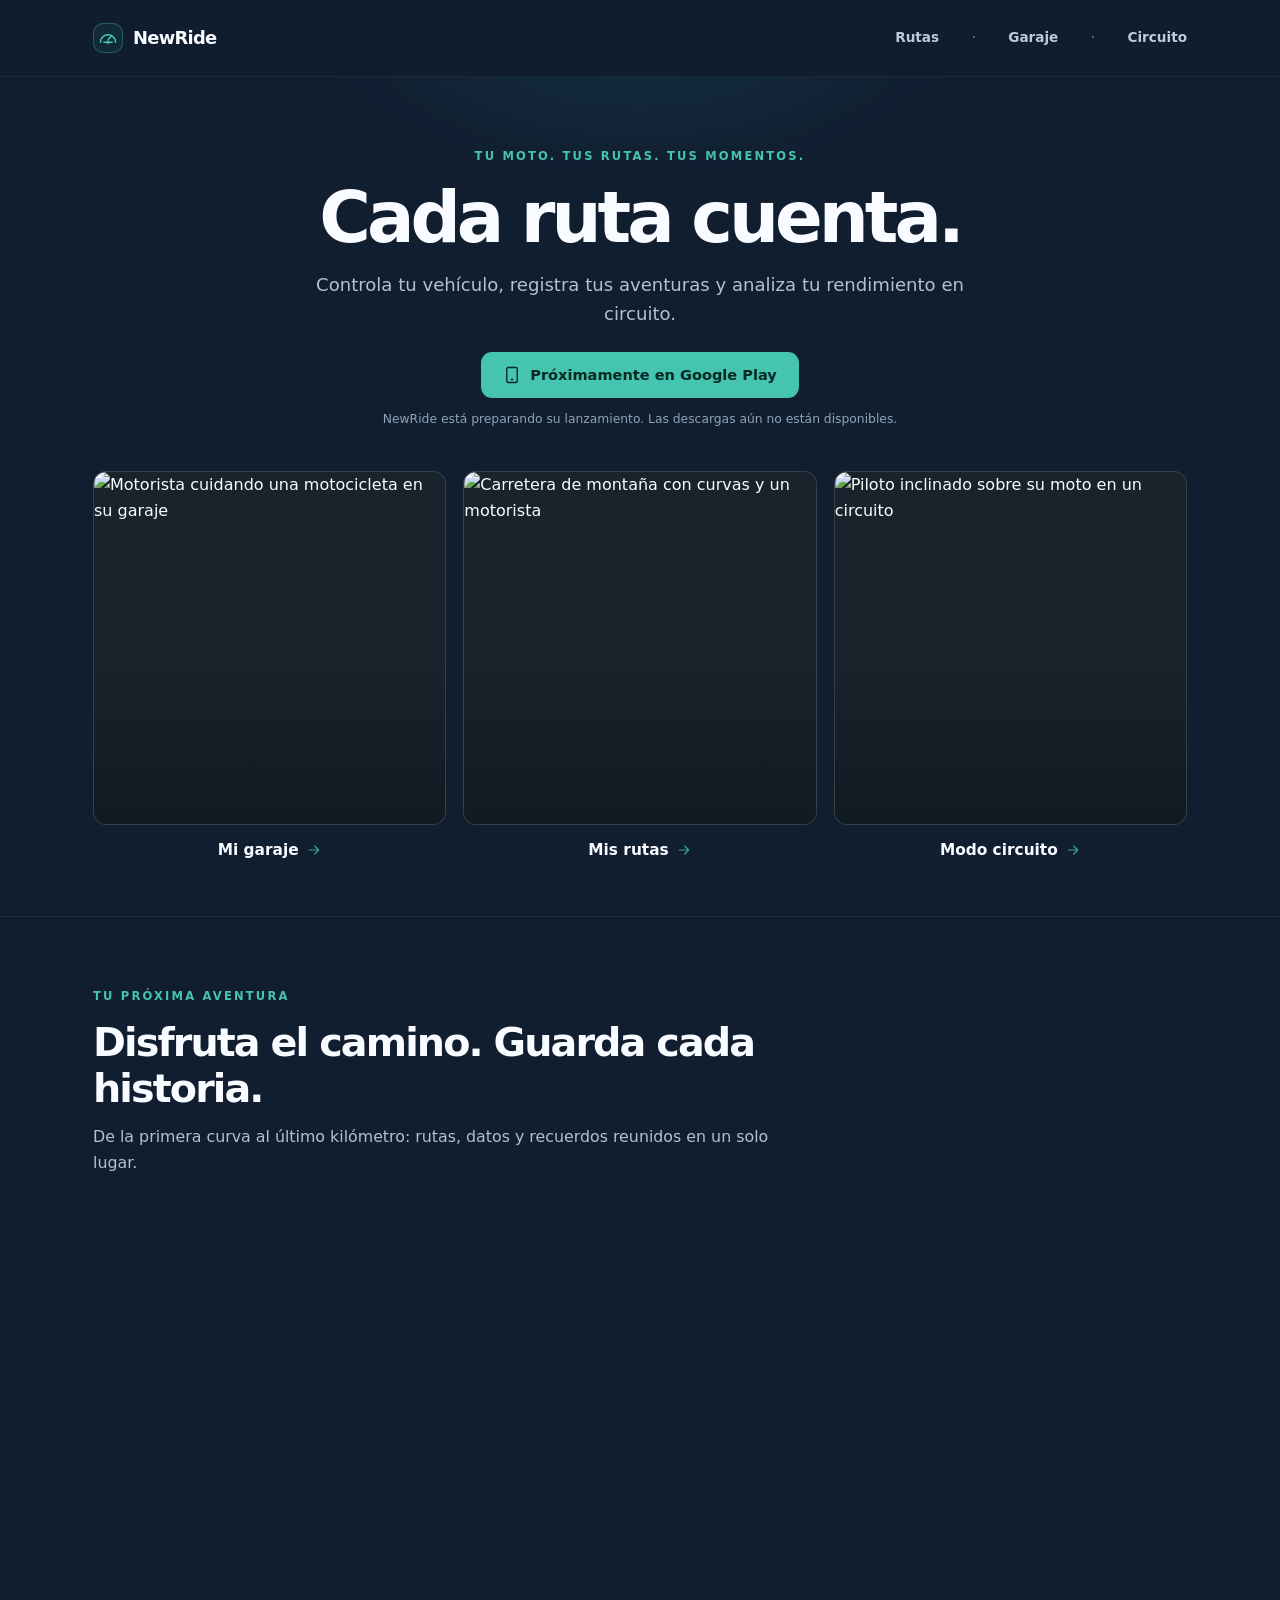
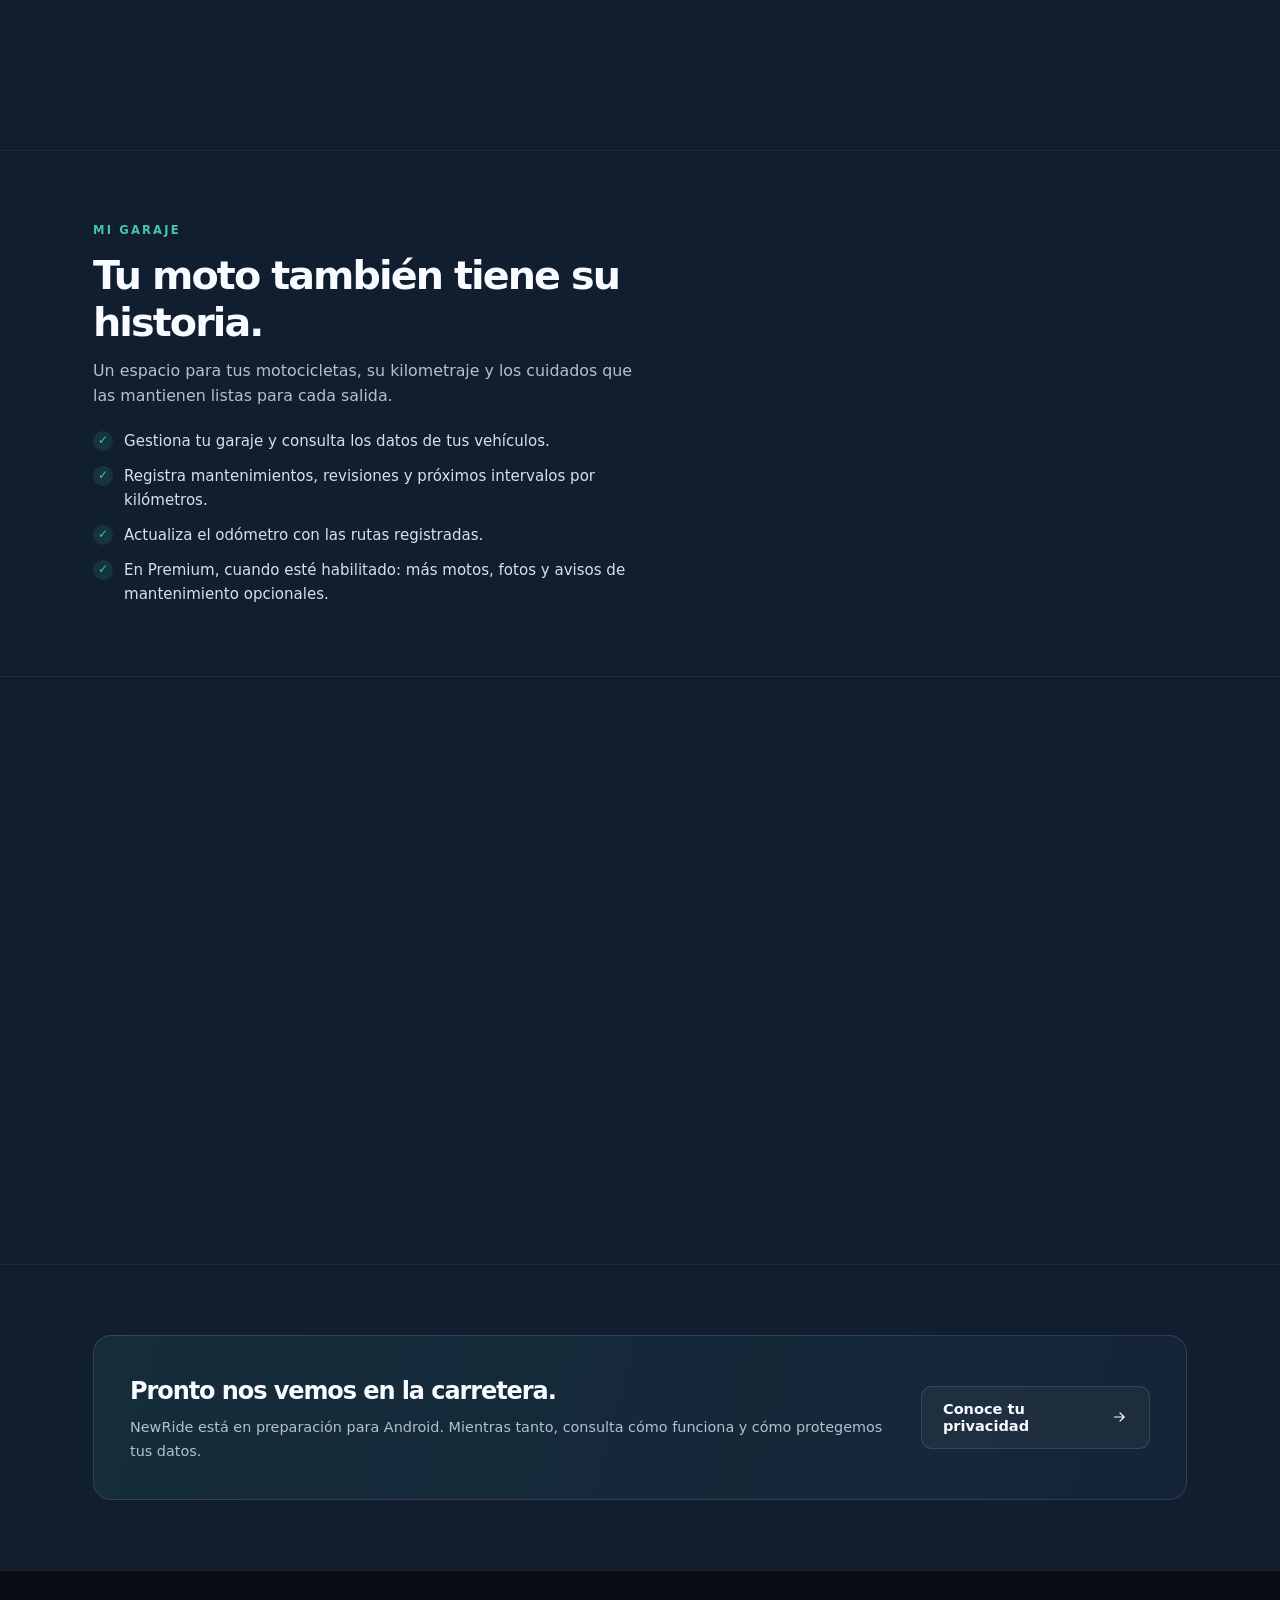
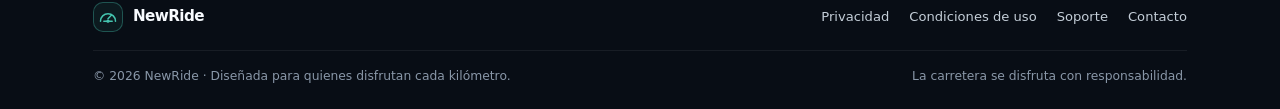
==== index.html @ 2e3797a2 "Publicar web de NewRide en repositorio público con páginas legales y soporte" ====
<!doctype html>
<html lang="es">
<head>
  <meta charset="utf-8">
  <meta name="viewport" content="width=device-width, initial-scale=1">
  <meta name="theme-color" content="#101e30">
  <meta name="description" content="NewRide es tu aplicación de motos: rutas GPS, garaje, mantenimientos, estadísticas, mapas y modo circuito. Próximamente en Google Play.">
  <meta name="robots" content="index,follow">
  <link rel="icon" type="image/svg+xml" href="assets/favicon.svg">
  <link rel="stylesheet" href="css/styles.css">
  <title>NewRide — Cada ruta cuenta</title>
  
  <script src="js/main.js" defer></script>
</head>
<body>
<a class="skip-link" href="#principal">Saltar al contenido</a>
<header class="site-header">
  <div class="header-inner">
    <a class="brand" href="index.html" aria-label="NewRide, volver al inicio"><span class="brand-symbol"><svg aria-hidden="true" viewBox="0 0 24 24" fill="none" stroke="currentColor" stroke-width="1.8" stroke-linecap="round" stroke-linejoin="round"><path d="M12 14l4-4"/><path d="M3 17a9 9 0 1 1 18 0"/><circle cx="12" cy="17" r="1"/><path d="M7 17h10"/></svg></span>NewRide</a>
    <nav aria-label="Secciones principales" class="desktop-nav"><a href="index.html#rutas">Rutas</a><span class="nav-pip">·</span><a href="index.html#garaje">Garaje</a><span class="nav-pip">·</span><a href="index.html#circuito">Circuito</a></nav>
    <button class="nav-button" type="button" data-menu-button aria-controls="menu-movil" aria-expanded="false" aria-label="Abrir o cerrar menú"><svg aria-hidden="true" viewBox="0 0 24 24" fill="none" stroke="currentColor" stroke-width="1.8" stroke-linecap="round" stroke-linejoin="round"><path d="M4 7h16M4 12h16M4 17h16"/></svg></button>
  </div>
  <nav id="menu-movil" class="mobile-nav" data-mobile-nav aria-label="Menú móvil"><a href="index.html#rutas">Rutas</a><a href="index.html#garaje">Garaje</a><a href="index.html#circuito">Circuito</a><a href="privacidad.html">Privacidad</a><a href="condiciones.html">Condiciones de uso</a><a href="soporte.html">Soporte</a></nav>
</header>
<main id="principal">
  <section class="hero"><div class="container hero-center">
    <p class="eyebrow">Tu moto. Tus rutas. Tus momentos.</p>
    <h1>Cada ruta cuenta.</h1>
    <p class="hero-description">Controla tu vehículo, registra tus aventuras y analiza tu rendimiento en circuito.</p>
    <div class="cta-row"><span class="btn btn-soon" role="status"><svg aria-hidden="true" viewBox="0 0 24 24" fill="none" stroke="currentColor" stroke-width="1.8" stroke-linecap="round" stroke-linejoin="round"><path d="M7 2h10a2 2 0 0 1 2 2v16a2 2 0 0 1-2 2H7a2 2 0 0 1-2-2V4a2 2 0 0 1 2-2Zm4 16h2"/></svg> Próximamente en Google Play</span></div>
    <p class="micro-note">NewRide está preparando su lanzamiento. Las descargas aún no están disponibles.</p>
  </div></section>
  <section class="showcase" aria-label="Descubre NewRide"><div class="container"><div class="showcase-grid">
    <a href="#garaje" class="showcase-card"><div class="showcase-image"><img src="https://images.unsplash.com/photo-1558981403-c5f9899a28bc?auto=format&amp;fit=crop&amp;w=900&amp;q=85" alt="Motorista cuidando una motocicleta en su garaje" width="760" height="756" fetchpriority="high"></div><span class="showcase-caption">Mi garaje <svg aria-hidden="true" viewBox="0 0 24 24" fill="none" stroke="currentColor" stroke-width="1.8" stroke-linecap="round" stroke-linejoin="round"><path d="M5 12h14m-6-6 6 6-6 6"/></svg></span></a>
    <a href="#rutas" class="showcase-card"><div class="showcase-image"><img src="https://images.unsplash.com/photo-1757677050000-e6c9c11b6023?auto=format&amp;fit=crop&amp;w=900&amp;q=85" alt="Carretera de montaña con curvas y un motorista" width="760" height="756" fetchpriority="high"></div><span class="showcase-caption">Mis rutas <svg aria-hidden="true" viewBox="0 0 24 24" fill="none" stroke="currentColor" stroke-width="1.8" stroke-linecap="round" stroke-linejoin="round"><path d="M5 12h14m-6-6 6 6-6 6"/></svg></span></a>
    <a href="#circuito" class="showcase-card"><div class="showcase-image"><img src="https://images.unsplash.com/photo-1566239814045-c9d457a8e47b?auto=format&amp;fit=crop&amp;w=900&amp;q=85" alt="Piloto inclinado sobre su moto en un circuito" width="760" height="756" fetchpriority="high"></div><span class="showcase-caption">Modo circuito <svg aria-hidden="true" viewBox="0 0 24 24" fill="none" stroke="currentColor" stroke-width="1.8" stroke-linecap="round" stroke-linejoin="round"><path d="M5 12h14m-6-6 6 6-6 6"/></svg></span></a>
  </div></div></section>
  <section class="section" id="rutas"><div class="container">
   <div class="section-head" data-reveal><p class="eyebrow">Tu próxima aventura</p><h2 class="section-title">Disfruta el camino. Guarda cada historia.</h2><p class="section-subtitle">De la primera curva al último kilómetro: rutas, datos y recuerdos reunidos en un solo lugar.</p></div>
   <div class="feature-grid">
    <article class="feature" data-reveal><div class="feature-icon"><svg aria-hidden="true" viewBox="0 0 24 24" fill="none" stroke="currentColor" stroke-width="1.8" stroke-linecap="round" stroke-linejoin="round"><circle cx="6" cy="18" r="2"/><circle cx="18" cy="6" r="2"/><path d="M8 18h4a5 5 0 0 0 5-5V8"/></svg></div><h3>Registro de rutas GPS</h3><p>Guarda recorridos con distancia, duración, velocidad, trazado e información del movimiento incluso durante la navegación en segundo plano.</p></article>
    <article class="feature" data-reveal><div class="feature-icon"><svg aria-hidden="true" viewBox="0 0 24 24" fill="none" stroke="currentColor" stroke-width="1.8" stroke-linecap="round" stroke-linejoin="round"><path d="m3 6 6-3 6 3 6-3v15l-6 3-6-3-6 3V6Zm6-3v15m6-12v15"/></svg></div><h3>Planifica tus salidas</h3><p>Busca lugares, calcula recorridos por carretera y explora propuestas circulares pensadas para salir en moto.</p></article>
    <article class="feature" data-reveal><div class="feature-icon"><svg aria-hidden="true" viewBox="0 0 24 24" fill="none" stroke="currentColor" stroke-width="1.8" stroke-linecap="round" stroke-linejoin="round"><path d="M3 3v18h18"/><path d="M7 15l4-5 3 3 5-7"/><circle cx="19" cy="6" r="2"/></svg></div><h3>Analiza tu actividad</h3><p>Consulta tu historial, las curvas, estadísticas mensuales y un mapa de calor personal de las zonas recorridas.</p></article>
    <article class="feature" data-reveal><div class="feature-icon"><svg aria-hidden="true" viewBox="0 0 24 24" fill="none" stroke="currentColor" stroke-width="1.8" stroke-linecap="round" stroke-linejoin="round"><path d="M7 16a5 5 0 0 1-1-9 7 7 0 0 1 12 2 4 4 0 0 1-1 8"/><path d="M12 11v10m-4-4 4 4 4-4"/></svg></div><h3>Listo para ir sin cobertura</h3><p>Guarda trazados para consultarlos y registra salidas sin conexión, con sincronización manual cuando recuperes Internet.</p></article>
    <article class="feature" data-reveal><div class="feature-icon"><svg aria-hidden="true" viewBox="0 0 24 24" fill="none" stroke="currentColor" stroke-width="1.8" stroke-linecap="round" stroke-linejoin="round"><path d="M12 14l4-4"/><path d="M3 17a9 9 0 1 1 18 0"/><circle cx="12" cy="17" r="1"/><path d="M7 17h10"/></svg></div><h3>Telemetría orientativa</h3><p>Explora velocidad, aceleración, frenadas y estimaciones de inclinación a partir del GPS y sensores del móvil.</p></article>
    <article class="feature" data-reveal><div class="feature-icon"><svg aria-hidden="true" viewBox="0 0 24 24" fill="none" stroke="currentColor" stroke-width="1.8" stroke-linecap="round" stroke-linejoin="round"><path d="m12 2 8 4v6c0 5-4 9-8 10-4-1-8-5-8-10V6l8-4Z"/><path d="m9 12 2 2 4-4"/></svg></div><h3>Privacidad de tus rutas</h3><p>Tus recorridos son personales: las publicaciones, rutas compartidas y funciones de comunidad están desactivadas actualmente.</p></article>
   </div>
  </div></section>
  <section class="section" id="garaje"><div class="container split-section">
    <div data-reveal><p class="eyebrow">Mi garaje</p><h2 class="section-title">Tu moto también tiene su historia.</h2><p class="section-subtitle">Un espacio para tus motocicletas, su kilometraje y los cuidados que las mantienen listas para cada salida.</p>
      <ul class="check-list"><li>Gestiona tu garaje y consulta los datos de tus vehículos.</li><li>Registra mantenimientos, revisiones y próximos intervalos por kilómetros.</li><li>Actualiza el odómetro con las rutas registradas.</li><li>En Premium, cuando esté habilitado: más motos, fotos y avisos de mantenimiento opcionales.</li></ul>
    </div>
    <div class="status-panel" data-reveal><div class="status-heading">Tu espacio, a tu ritmo</div>
      <div class="status-row"><span>Garaje de motos</span><span class="status-value">Disponible</span></div>
      <div class="status-row"><span>Historial de mantenimientos</span><span class="status-value">Disponible</span></div>
      <div class="status-row"><span>Control de kilometraje</span><span class="status-value">Disponible</span></div>
      <div class="status-row"><span>Suscripción Premium mensual</span><span class="status-value soon">Pendiente de activación</span></div>
    </div>
  </div></section>
  <section class="section" id="circuito"><div class="container">
    <div class="section-head" data-reveal><p class="eyebrow">Modo circuito</p><h2 class="section-title">Cada vuelta, una nueva referencia.</h2><p class="section-subtitle">Graba tus tandas en circuitos y revisa tiempos estimados y trazados con herramientas diseñadas para disfrutar la pista.</p></div>
    <div class="feature-grid">
      <article class="feature" data-reveal><div class="feature-icon"><svg aria-hidden="true" viewBox="0 0 24 24" fill="none" stroke="currentColor" stroke-width="1.8" stroke-linecap="round" stroke-linejoin="round"><path d="M4 13c0-6 5-9 8-9s8 3 8 9-4 8-8 8-8-2-8-8Z"/><path d="m8 13 3 3 5-6"/></svg></div><h3>Tandas y vueltas</h3><p>Registra vueltas, compara tiempos y consulta el mejor crono estimado mediante los cruces de meta detectados por GPS.</p></article>
      <article class="feature" data-reveal><div class="feature-icon"><svg aria-hidden="true" viewBox="0 0 24 24" fill="none" stroke="currentColor" stroke-width="1.8" stroke-linecap="round" stroke-linejoin="round"><path d="m3 6 6-3 6 3 6-3v15l-6 3-6-3-6 3V6Zm6-3v15m6-12v15"/></svg></div><h3>Biblioteca de circuitos</h3><p>Explora el catálogo de circuitos incluido y conserva configuraciones de trazado para sesiones sin conexión.</p></article>
      <article class="feature" data-reveal><div class="feature-icon"><svg aria-hidden="true" viewBox="0 0 24 24" fill="none" stroke="currentColor" stroke-width="1.8" stroke-linecap="round" stroke-linejoin="round"><path d="M12 14l4-4"/><path d="M3 17a9 9 0 1 1 18 0"/><circle cx="12" cy="17" r="1"/><path d="M7 17h10"/></svg></div><h3>Análisis posterior</h3><p>Revisa tus recorridos, velocidad y telemetría guardada al terminar una sesión.</p></article>
    </div>
  </div></section>
  <section class="section"><div class="container"><div class="band" data-reveal><div><h2>Pronto nos vemos en la carretera.</h2><p>NewRide está en preparación para Android. Mientras tanto, consulta cómo funciona y cómo protegemos tus datos.</p></div><a class="btn btn-secondary" href="privacidad.html">Conoce tu privacidad <svg aria-hidden="true" viewBox="0 0 24 24" fill="none" stroke="currentColor" stroke-width="1.8" stroke-linecap="round" stroke-linejoin="round"><path d="M5 12h14m-6-6 6 6-6 6"/></svg></a></div></div></section>
</main>
<footer class="site-footer">
  <div class="container">
    <div class="footer-top">
       <a href="index.html" class="brand footer-brand"><span class="brand-symbol"><svg aria-hidden="true" viewBox="0 0 24 24" fill="none" stroke="currentColor" stroke-width="1.8" stroke-linecap="round" stroke-linejoin="round"><path d="M12 14l4-4"/><path d="M3 17a9 9 0 1 1 18 0"/><circle cx="12" cy="17" r="1"/><path d="M7 17h10"/></svg></span>NewRide</a>
       <nav class="footer-links" aria-label="Información legal"><a href="privacidad.html">Privacidad</a><a href="condiciones.html">Condiciones de uso</a><a href="soporte.html">Soporte</a><a href="soporte.html#contacto">Contacto</a></nav>
    </div>
    <div class="footer-bottom"><span>© <span id="year">2026</span> NewRide · Diseñada para quienes disfrutan cada kilómetro.</span><span>La carretera se disfruta con responsabilidad.</span></div>
  </div>
</footer>
<button class="back-to-top" type="button" data-to-top aria-label="Volver arriba"><svg aria-hidden="true" viewBox="0 0 24 24" fill="none" stroke="currentColor" stroke-width="1.8" stroke-linecap="round" stroke-linejoin="round"><path d="m6 15 6-6 6 6"/></svg></button>
<script>document.getElementById('year').textContent = new Date().getFullYear();</script>
</body>
</html>
---- css/styles.css ----
:root{--bg:#101e30;--bg2:#0b1624;--panel:#182b3e;--panel2:#142438;--line:rgba(215,232,242,.13);--text:#f8fbff;--muted:#b3c0ce;--soft:#8fa4b7;--teal:#45c4af;--max:1150px;color-scheme:dark}
*,*::before,*::after{box-sizing:border-box}html{scroll-behavior:smooth;scroll-padding-top:94px}body{margin:0;font-family:Inter,ui-sans-serif,system-ui,-apple-system,BlinkMacSystemFont,"Segoe UI",sans-serif;background:var(--bg);color:var(--text);line-height:1.6;-webkit-font-smoothing:antialiased}a{color:inherit;text-decoration:none}a:hover{color:var(--teal)}button{font:inherit}img{max-width:100%;display:block}::selection{background:var(--teal);color:#05251f}
.skip-link{position:absolute;top:-70px;left:15px;padding:10px 14px;z-index:200;background:#fff;color:#111;border-radius:8px}.skip-link:focus{top:10px}
.site-header{position:sticky;top:0;z-index:50;background:rgba(16,30,48,.95);border-bottom:1px solid rgba(255,255,255,.055);backdrop-filter:blur(18px)}
.header-inner{max-width:var(--max);margin:auto;padding:0 28px;min-height:76px;display:flex;align-items:center;justify-content:space-between;gap:20px}.brand{display:inline-flex;gap:10px;align-items:center;font-weight:750;font-size:1.12rem;letter-spacing:-.04em;white-space:nowrap}.brand:hover{color:#fff}.brand-symbol{width:30px;height:30px;display:flex;align-items:center;justify-content:center;border:1px solid rgba(69,196,175,.35);background:rgba(69,196,175,.07);border-radius:10px;color:var(--teal)}.brand-symbol svg{width:20px;height:20px}
.desktop-nav{display:flex;gap:29px;align-items:center}.desktop-nav a,.nav-button{font-size:.85rem;color:#bdcad8;font-weight:550;transition:color .2s}.desktop-nav a:hover,.desktop-nav a[aria-current="page"]{color:var(--teal)}.nav-pip{color:#5b748a;margin:0 3px}
.nav-button{display:none;border:1px solid var(--line);border-radius:10px;background:var(--panel);color:var(--text);padding:8px;cursor:pointer}.nav-button svg{width:23px;height:23px;display:block}.mobile-nav{display:none;padding:6px 26px 22px;border-top:1px solid var(--line)}.mobile-nav a{display:block;padding:11px 2px;color:#dbe6ee;font-size:.96rem}.mobile-nav a+a{border-top:1px solid rgba(255,255,255,.07)}
.container{max-width:var(--max);margin:0 auto;padding:0 28px}.hero{padding:70px 0 24px;position:relative;overflow:hidden}.hero::before{content:"";width:660px;height:310px;border-radius:100%;position:absolute;top:-205px;left:50%;transform:translateX(-50%);background:radial-gradient(ellipse,rgba(32,114,124,.21),transparent 70%);pointer-events:none}.hero-center{text-align:center;position:relative}.eyebrow{color:var(--teal);font-size:.72rem;font-weight:800;letter-spacing:.19em;text-transform:uppercase;margin:0 0 13px}h1,h2,h3,p{margin-top:0}.hero h1{font-size:clamp(2.25rem,5.5vw,4.45rem);line-height:1.14;letter-spacing:-.057em;margin:0 0 12px;font-weight:760}.hero-description{font-size:clamp(.95rem,1.65vw,1.13rem);color:var(--muted);margin:0 auto 23px;max-width:670px}.cta-row{display:flex;justify-content:center;gap:12px;flex-wrap:wrap}
.btn{display:inline-flex;align-items:center;gap:9px;justify-content:center;padding:13px 21px;border-radius:11px;font-size:.91rem;font-weight:690;line-height:1.2;border:1px solid transparent;transition:transform .2s,background .2s,border-color .2s;cursor:pointer}.btn:hover{transform:translateY(-2px)}.btn-primary{background:var(--teal);color:#062a28;border-color:var(--teal)}.btn-primary:hover{background:#70e1d0;color:#062a28}.btn-secondary{color:var(--text);background:rgba(255,255,255,.04);border-color:var(--line)}.btn-secondary:hover{color:#fff;border-color:rgba(255,255,255,.25)}.btn-soon{background:var(--teal);color:#072825;cursor:default}.btn-soon:hover{transform:none;color:#072825}.btn svg{width:18px;height:18px}.micro-note{margin:12px auto 0;font-size:.77rem;color:var(--soft)}
.showcase{padding:18px 0 54px}.showcase-grid{display:grid;grid-template-columns:repeat(3,minmax(0,1fr));gap:17px}.showcase-card{display:block;min-width:0;position:relative;transition:transform .25s}.showcase-card:hover{transform:translateY(-5px);color:#fff}.showcase-image{position:relative;overflow:hidden;border:1px solid rgba(231,240,242,.14);border-radius:13px;aspect-ratio:1/1;isolation:isolate;background:#18232c}.showcase-image img{width:100%;height:100%;object-fit:cover;transition:transform .5s,filter .4s;filter:saturate(.94)}.showcase-card:hover img{transform:scale(1.045);filter:saturate(1.15)}.showcase-image::after{content:"";position:absolute;inset:52% 0 0;background:linear-gradient(transparent,rgba(4,12,17,.39));pointer-events:none}.showcase-caption{margin:13px 0 0;display:flex;justify-content:center;gap:7px;align-items:center;text-align:center;font-size:.96rem;font-weight:720}.showcase-caption svg{width:16px;height:16px;color:var(--teal);opacity:.8;transition:transform .2s}.showcase-card:hover .showcase-caption svg{transform:translateX(3px)}
.section{padding:70px 0;border-top:1px solid rgba(255,255,255,.06)}.section-head{max-width:700px;margin-bottom:29px}.section-title{font-size:clamp(1.8rem,3.1vw,2.6rem);letter-spacing:-.048em;line-height:1.18;margin:0 0 12px}.section-subtitle{color:var(--muted);font-size:.99rem;margin:0}.feature-grid{display:grid;grid-template-columns:repeat(3,minmax(0,1fr));gap:16px}.feature{background:linear-gradient(150deg,rgba(255,255,255,.035),rgba(255,255,255,.012));border:1px solid var(--line);border-radius:16px;padding:25px 23px;min-height:205px}.feature-icon{width:42px;height:42px;border-radius:12px;display:flex;align-items:center;justify-content:center;background:rgba(69,196,175,.095);color:var(--teal);border:1px solid rgba(69,196,175,.15);margin-bottom:16px}.feature-icon svg{width:22px;height:22px}.feature h3{font-size:1.06rem;line-height:1.3;margin-bottom:8px;letter-spacing:-.02em}.feature p{color:var(--muted);font-size:.88rem;margin:0}
.split-section{display:grid;grid-template-columns:1.05fr .95fr;gap:40px;align-items:center}.check-list{margin:20px 0 0;padding:0;list-style:none;display:grid;gap:11px}.check-list li{display:flex;align-items:flex-start;gap:11px;color:#d4e1eb;font-size:.94rem}.check-list li::before{content:"✓";display:grid;place-items:center;flex-shrink:0;width:20px;height:20px;border-radius:100%;background:rgba(69,196,175,.13);color:var(--teal);font-size:.75rem;font-weight:700;margin-top:2px}.status-panel{background:linear-gradient(135deg,rgba(36,83,95,.3),rgba(18,40,59,.6));border:1px solid rgba(69,196,175,.2);border-radius:21px;padding:28px;box-shadow:0 18px 60px rgba(0,0,0,.15)}.status-heading{font-size:1.08rem;font-weight:750;letter-spacing:-.025em;margin-bottom:18px}.status-row{display:flex;justify-content:space-between;gap:20px;align-items:center;padding:16px 0;border-top:1px solid var(--line);font-size:.9rem}.status-row:first-of-type{border-top:none}.status-row span:first-child{color:#e2ebf1}.status-value{font-size:.77rem;font-weight:750;padding:4px 9px;border-radius:100px;background:rgba(69,196,175,.13);color:#80e8d9;white-space:nowrap}.status-value.soon{color:#ffd4aa;background:rgba(255,172,104,.12)}
.band{border:1px solid var(--line);border-radius:18px;padding:36px;background:linear-gradient(105deg,rgba(71,181,159,.1),rgba(45,71,91,.18));display:flex;align-items:center;justify-content:space-between;gap:25px}.band h2{font-size:1.5rem;letter-spacing:-.045em;margin:0 0 6px}.band p{color:var(--muted);margin:0;font-size:.9rem}
.site-footer{background:#080d15;border-top:1px solid rgba(255,255,255,.07);padding:31px 0 23px}.footer-top{display:flex;align-items:center;justify-content:space-between;gap:16px;flex-wrap:wrap}.footer-links{display:flex;gap:14px 20px;align-items:center;flex-wrap:wrap}.footer-links a{font-size:.82rem;color:#c4ced8}.footer-links a:hover{color:var(--teal)}.footer-bottom{margin-top:18px;padding-top:16px;border-top:1px solid rgba(255,255,255,.065);display:flex;align-items:center;justify-content:space-between;gap:12px;flex-wrap:wrap;color:#8997a8;font-size:.77rem}.footer-brand{font-size:.95rem}
.subpage-main{padding:54px 0 90px;min-height:68vh}.breadcrumb{display:flex;align-items:center;gap:9px;color:var(--soft);font-size:.81rem;margin-bottom:29px}.breadcrumb a{color:#bcd2dd}.page-kicker{font-size:.75rem;letter-spacing:.14em;text-transform:uppercase;color:var(--teal);font-weight:760;margin-bottom:12px}.page-title{font-size:clamp(2.15rem,5vw,3.65rem);line-height:1.1;letter-spacing:-.058em;margin-bottom:16px;max-width:750px}.page-lead{font-size:1.04rem;color:var(--muted);max-width:780px;margin-bottom:15px}.updated{color:var(--soft);font-size:.82rem;margin:0}.notice{padding:15px 17px;border-radius:11px;border:1px solid rgba(255,172,104,.28);background:rgba(255,172,104,.07);color:#f0d9c3;font-size:.84rem;margin:29px 0}.notice strong{color:#ffe4ce}
.legal-layout{display:grid;grid-template-columns:245px minmax(0,1fr);gap:51px;align-items:start;margin-top:43px}.toc{border:1px solid var(--line);border-radius:15px;padding:20px;background:rgba(255,255,255,.022);position:sticky;top:99px;max-height:calc(100vh - 120px);overflow:auto}.toc-title{font-weight:750;letter-spacing:.06em;text-transform:uppercase;font-size:.73rem;color:#d5e7ea;margin:0 0 11px}.toc a{display:block;font-size:.84rem;color:var(--muted);line-height:1.45;padding:8px 0 8px 11px;border-left:2px solid transparent}.toc a:hover,.toc a.active{color:#9aefe2;border-left-color:var(--teal)}.legal-copy{min-width:0;max-width:750px}.legal-copy section{padding:0 0 26px;margin:0 0 27px;border-bottom:1px solid var(--line)}.legal-copy section:last-of-type{border-bottom:0}.legal-copy h2{font-size:1.37rem;letter-spacing:-.035em;line-height:1.35;margin:0 0 14px;color:#f8fbff}.legal-copy h3{font-size:1.01rem;margin:20px 0 9px}.legal-copy p,.legal-copy li{font-size:.93rem;color:#c5d1dc;line-height:1.79}.legal-copy p{margin-bottom:12px}.legal-copy ul,.legal-copy ol{padding-left:23px;margin:10px 0 18px}.legal-copy li{padding-left:3px;margin-bottom:8px}.legal-copy strong{color:#e9f0f6;font-weight:720}.legal-copy a{color:#84dfce;text-decoration:underline;text-underline-offset:3px}.legal-copy a:hover{color:#c7f8ee}
.placeholder{padding:2px 5px;background:rgba(255,172,104,.13);border:1px dashed rgba(255,172,104,.48);border-radius:5px;color:#ffd6ac;font-weight:670}.info-table{width:100%;border-collapse:collapse;font-size:.86rem;margin:18px 0 22px}.info-table th,.info-table td{padding:12px 13px;text-align:left;border:1px solid var(--line);vertical-align:top}.info-table th{background:rgba(255,255,255,.045);color:#ebf7f7;font-weight:700}.info-table td{color:#c5d1dc}
.simple-page{max-width:860px;margin:auto}.help-grid{display:grid;grid-template-columns:1fr 1fr;gap:18px;margin-top:35px}.help-card{border:1px solid var(--line);border-radius:16px;padding:27px;background:rgba(255,255,255,.023)}.help-card h2{font-size:1.17rem;letter-spacing:-.03em;margin-bottom:11px}.help-card p{color:var(--muted);font-size:.9rem;margin:0}.faq{margin-top:48px}.faq h2{font-size:1.45rem;letter-spacing:-.035em}.faq details{border-bottom:1px solid var(--line);padding:17px 0}.faq summary{list-style:none;cursor:pointer;font-weight:690;padding-right:26px;position:relative}.faq summary::-webkit-details-marker{display:none}.faq summary::after{content:"+";position:absolute;right:3px;top:-2px;font-size:1.3rem;color:var(--teal)}.faq details[open] summary::after{content:"−"}.faq details p{padding:10px 25px 0 0;margin:0;color:var(--muted);font-size:.93rem}
.back-to-top{position:fixed;right:20px;bottom:20px;width:42px;height:42px;border:1px solid var(--line);border-radius:12px;background:#243d4c;color:#fff;display:grid;place-items:center;cursor:pointer;opacity:0;visibility:hidden;transform:translateY(8px);transition:opacity .2s,transform .2s,visibility .2s;z-index:40}.back-to-top.visible{opacity:1;visibility:visible;transform:translateY(0)}.back-to-top:hover{background:#2d5660}.back-to-top svg{width:18px;height:18px}[data-reveal]{opacity:1;transform:none}
@media(prefers-reduced-motion:no-preference){.js [data-reveal]{opacity:0;transform:translateY(20px);transition:opacity .55s ease,transform .55s ease}.js [data-reveal].revealed{opacity:1;transform:translateY(0)}}
@media(max-width:800px){.hero{padding-top:60px}.section{padding:55px 0}.feature-grid{grid-template-columns:repeat(2,minmax(0,1fr))}.split-section{grid-template-columns:1fr;gap:26px}.legal-layout{grid-template-columns:1fr;gap:20px}.toc{position:static;max-height:none;display:flex;gap:4px 12px;flex-wrap:wrap}.toc-title{width:100%}.toc a{padding:5px 8px;border:0;border-radius:5px}.toc a.active{background:rgba(69,196,175,.12)}.legal-copy{max-width:none}}
@media(max-width:610px){.header-inner{min-height:66px;padding:0 18px}.desktop-nav{display:none}.nav-button{display:block}.mobile-nav.open{display:block}.container{padding:0 18px}.hero{padding:48px 0 22px}.hero h1{font-size:2.62rem}.hero-description{font-size:.94rem;line-height:1.6}.showcase{padding:14px 0 43px}.showcase-grid{gap:9px}.showcase-image{border-radius:10px}.showcase-caption{font-size:.76rem;gap:2px;margin-top:8px}.showcase-caption svg{width:12px;height:12px}.section{padding:47px 0}.feature-grid{grid-template-columns:1fr;gap:11px}.feature{min-height:0;padding:21px}.band{padding:25px;flex-direction:column;align-items:flex-start}.site-footer{padding:28px 0 19px}.footer-top{align-items:flex-start;flex-direction:column}.footer-links{gap:11px 16px}.footer-bottom{flex-direction:column;align-items:flex-start}.subpage-main{padding:36px 0 66px}.page-title{font-size:2.46rem}.page-lead{font-size:.96rem}.legal-layout{margin-top:25px}.toc{padding:15px}.legal-copy h2{font-size:1.22rem}.legal-copy p,.legal-copy li{font-size:.89rem}.help-grid{grid-template-columns:1fr}.info-table{display:block;overflow-x:auto}}
@media(max-width:370px){.showcase-caption{font-size:.66rem}.showcase-caption svg{display:none}.hero h1{font-size:2.25rem}}
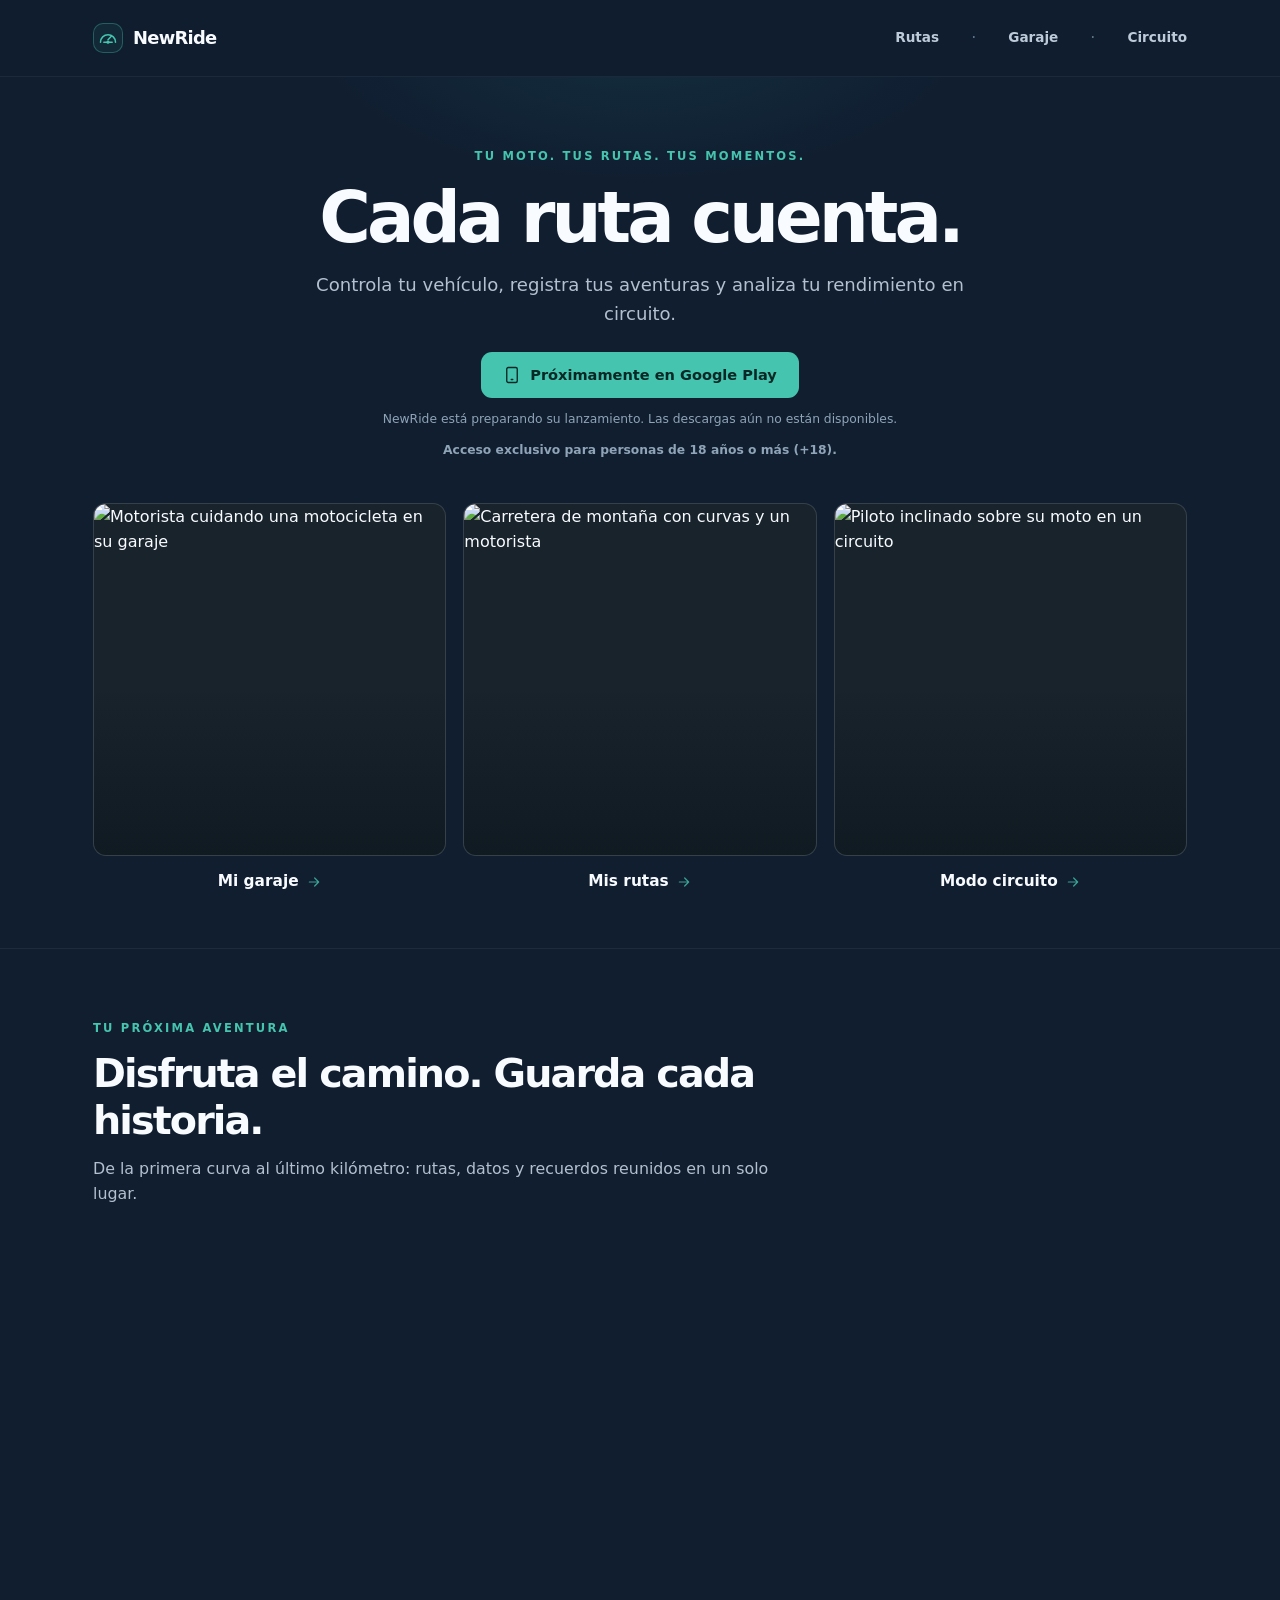
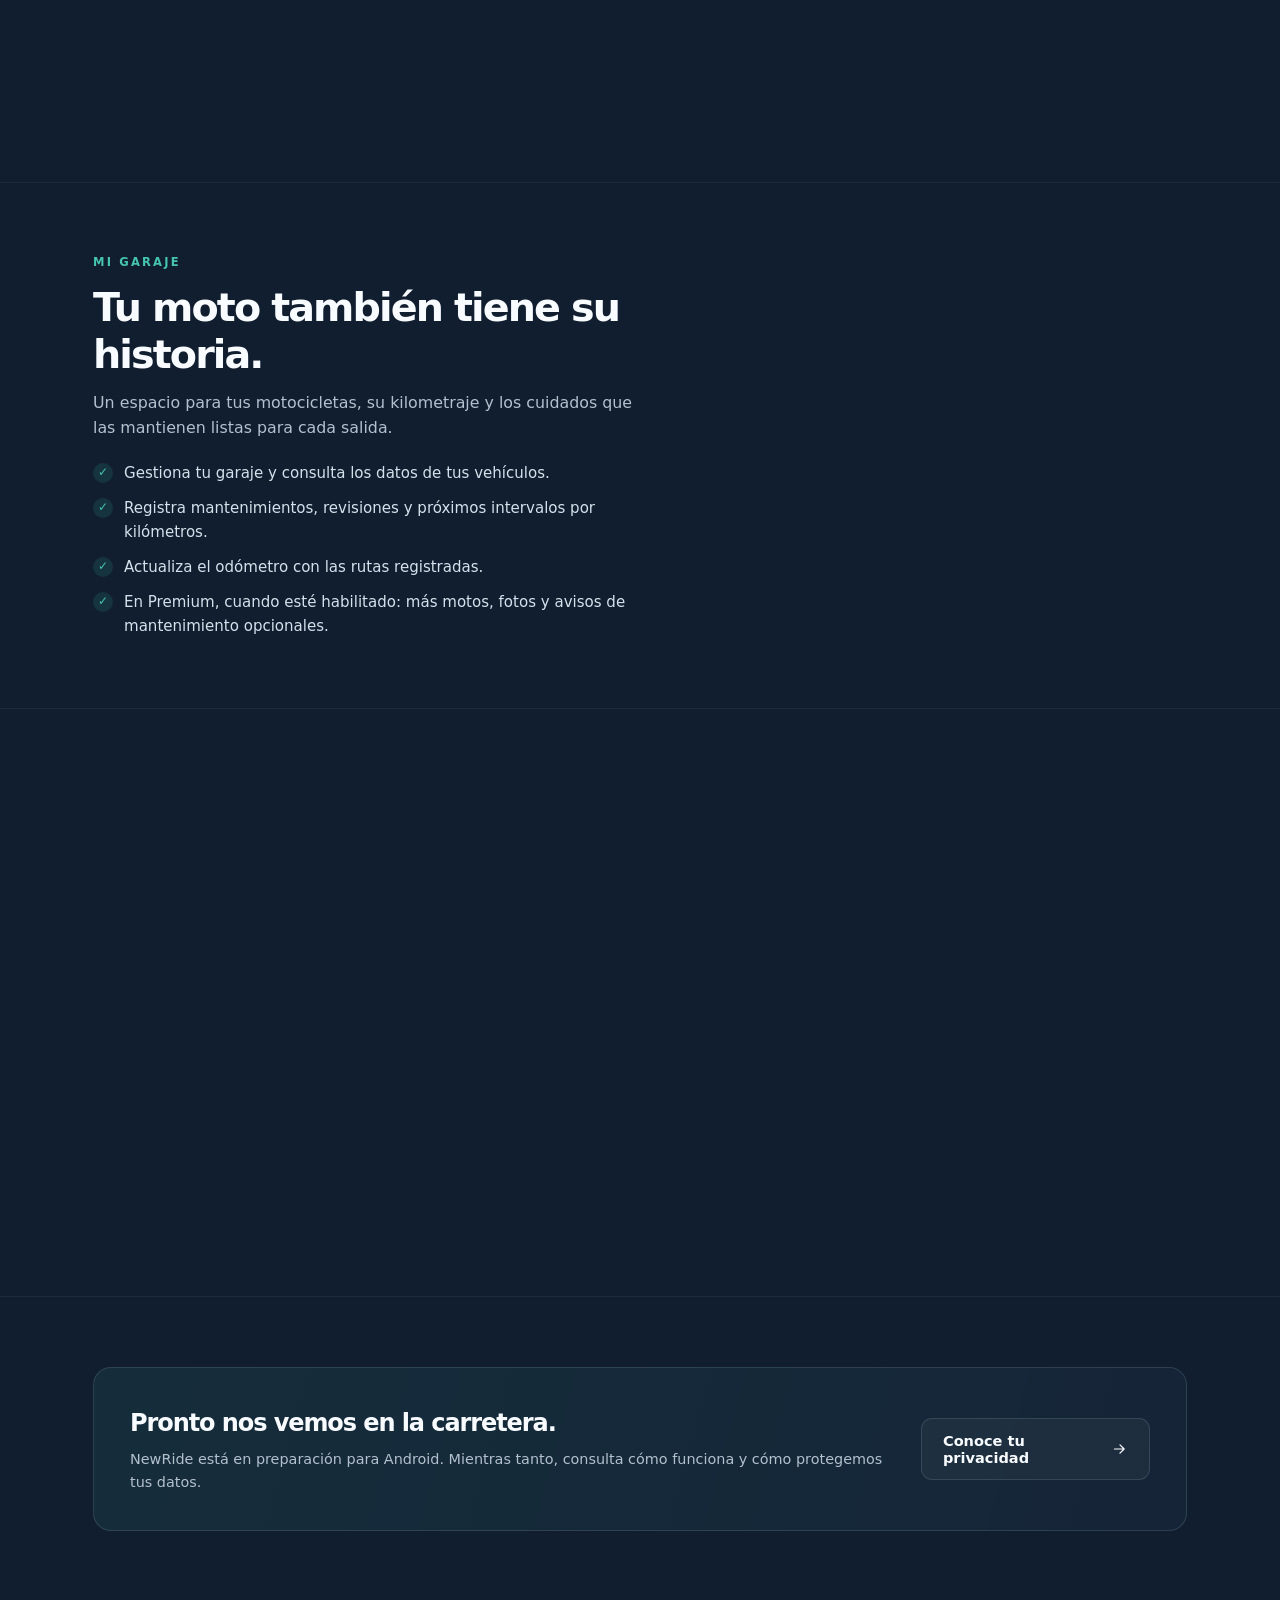
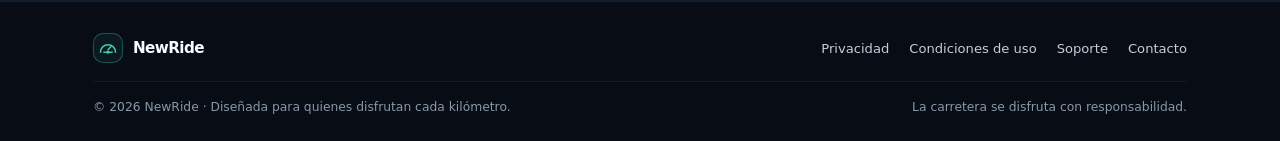
==== commit a29b7fcc: "Establecer NewRide para mayores de 18 años y actualizar información de contacto y privacidad" ====
--- a/index.html
+++ b/index.html
@@ -28,7 +28,7 @@
     <h1>Cada ruta cuenta.</h1>
     <p class="hero-description">Controla tu vehículo, registra tus aventuras y analiza tu rendimiento en circuito.</p>
     <div class="cta-row"><span class="btn btn-soon" role="status"><svg aria-hidden="true" viewBox="0 0 24 24" fill="none" stroke="currentColor" stroke-width="1.8" stroke-linecap="round" stroke-linejoin="round"><path d="M7 2h10a2 2 0 0 1 2 2v16a2 2 0 0 1-2 2H7a2 2 0 0 1-2-2V4a2 2 0 0 1 2-2Zm4 16h2"/></svg> Próximamente en Google Play</span></div>
-    <p class="micro-note">NewRide está preparando su lanzamiento. Las descargas aún no están disponibles.</p>
+    <p class="micro-note">NewRide está preparando su lanzamiento. Las descargas aún no están disponibles.</p><p class="micro-note"><strong>Acceso exclusivo para personas de 18 años o más (+18).</strong></p>
   </div></section>
   <section class="showcase" aria-label="Descubre NewRide"><div class="container"><div class="showcase-grid">
     <a href="#garaje" class="showcase-card"><div class="showcase-image"><img src="https://images.unsplash.com/photo-1558981403-c5f9899a28bc?auto=format&amp;fit=crop&amp;w=900&amp;q=85" alt="Motorista cuidando una motocicleta en su garaje" width="760" height="756" fetchpriority="high"></div><span class="showcase-caption">Mi garaje <svg aria-hidden="true" viewBox="0 0 24 24" fill="none" stroke="currentColor" stroke-width="1.8" stroke-linecap="round" stroke-linejoin="round"><path d="M5 12h14m-6-6 6 6-6 6"/></svg></span></a>
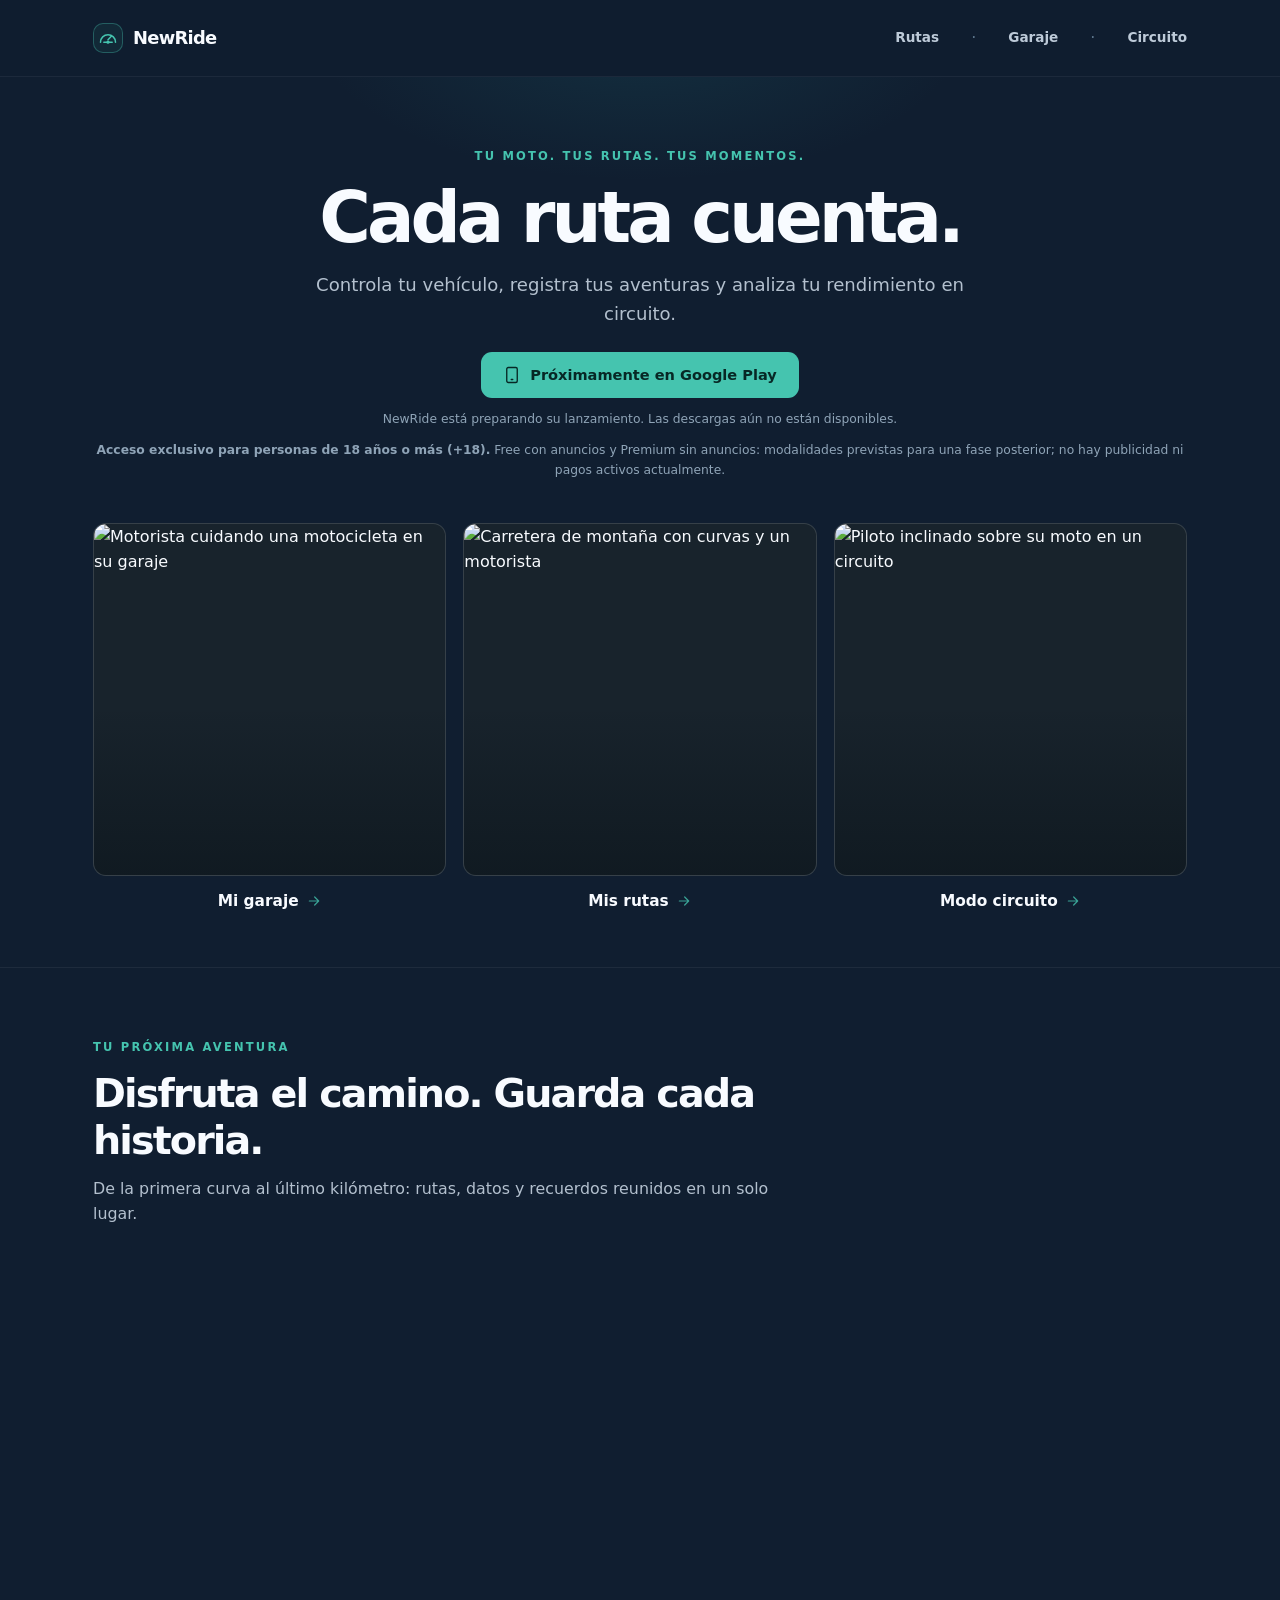
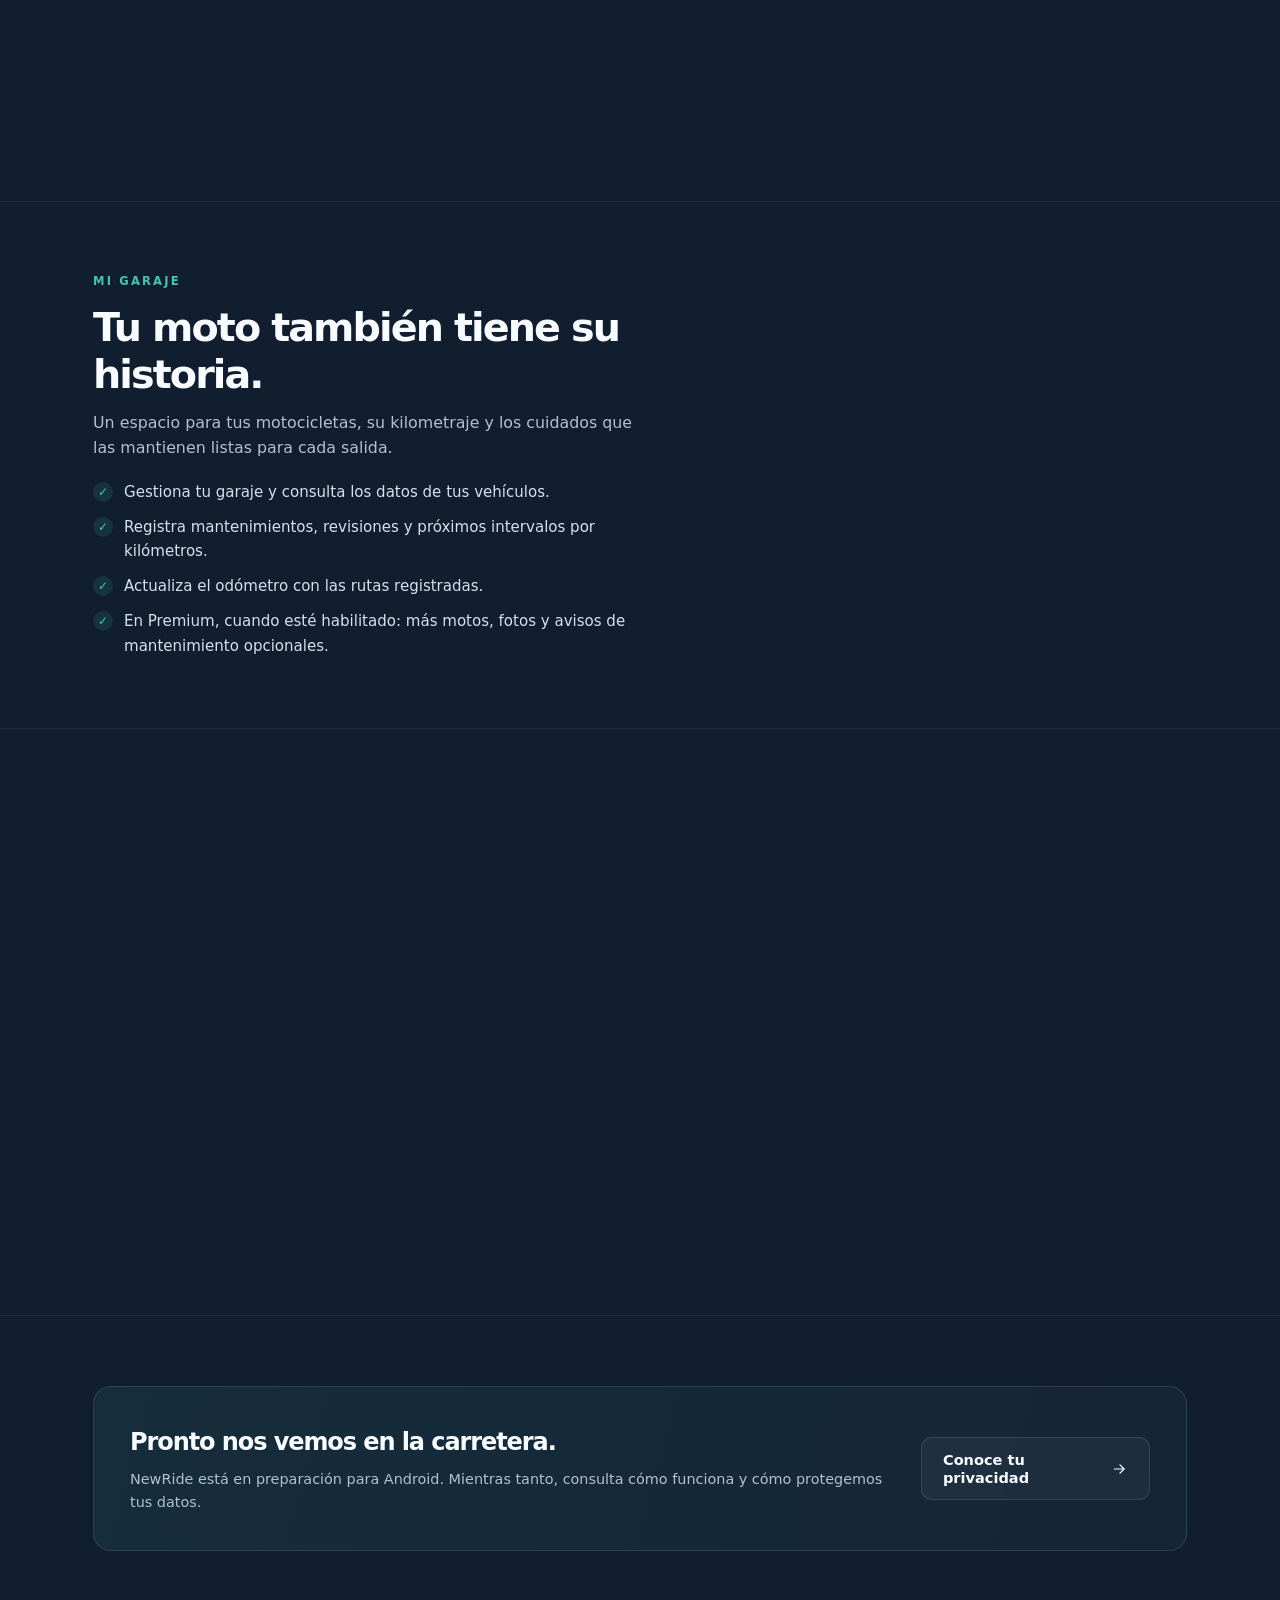
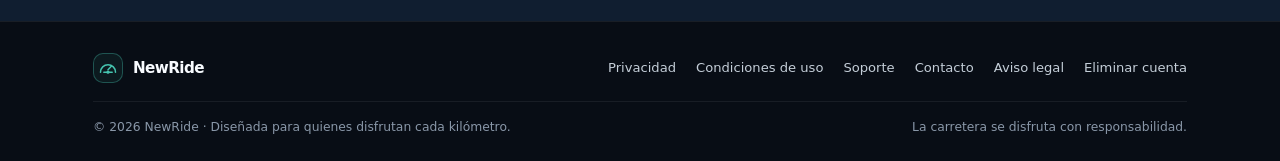
==== commit a961b72c: "Completar informacion legal de NewRide y preparar anuncios, Premium y eliminacion de cuenta" ====
--- a/index.html
+++ b/index.html
@@ -20,7 +20,7 @@
     <nav aria-label="Secciones principales" class="desktop-nav"><a href="index.html#rutas">Rutas</a><span class="nav-pip">·</span><a href="index.html#garaje">Garaje</a><span class="nav-pip">·</span><a href="index.html#circuito">Circuito</a></nav>
     <button class="nav-button" type="button" data-menu-button aria-controls="menu-movil" aria-expanded="false" aria-label="Abrir o cerrar menú"><svg aria-hidden="true" viewBox="0 0 24 24" fill="none" stroke="currentColor" stroke-width="1.8" stroke-linecap="round" stroke-linejoin="round"><path d="M4 7h16M4 12h16M4 17h16"/></svg></button>
   </div>
-  <nav id="menu-movil" class="mobile-nav" data-mobile-nav aria-label="Menú móvil"><a href="index.html#rutas">Rutas</a><a href="index.html#garaje">Garaje</a><a href="index.html#circuito">Circuito</a><a href="privacidad.html">Privacidad</a><a href="condiciones.html">Condiciones de uso</a><a href="soporte.html">Soporte</a></nav>
+  <nav id="menu-movil" class="mobile-nav" data-mobile-nav aria-label="Menú móvil"><a href="index.html#rutas">Rutas</a><a href="index.html#garaje">Garaje</a><a href="index.html#circuito">Circuito</a><a href="privacidad.html">Privacidad</a><a href="condiciones.html">Condiciones de uso</a><a href="soporte.html">Soporte</a><a href="aviso-legal.html">Aviso legal</a><a href="eliminar-cuenta.html">Eliminar cuenta</a></nav>
 </header>
 <main id="principal">
   <section class="hero"><div class="container hero-center">
@@ -28,7 +28,7 @@
     <h1>Cada ruta cuenta.</h1>
     <p class="hero-description">Controla tu vehículo, registra tus aventuras y analiza tu rendimiento en circuito.</p>
     <div class="cta-row"><span class="btn btn-soon" role="status"><svg aria-hidden="true" viewBox="0 0 24 24" fill="none" stroke="currentColor" stroke-width="1.8" stroke-linecap="round" stroke-linejoin="round"><path d="M7 2h10a2 2 0 0 1 2 2v16a2 2 0 0 1-2 2H7a2 2 0 0 1-2-2V4a2 2 0 0 1 2-2Zm4 16h2"/></svg> Próximamente en Google Play</span></div>
-    <p class="micro-note">NewRide está preparando su lanzamiento. Las descargas aún no están disponibles.</p><p class="micro-note"><strong>Acceso exclusivo para personas de 18 años o más (+18).</strong></p>
+    <p class="micro-note">NewRide está preparando su lanzamiento. Las descargas aún no están disponibles.</p><p class="micro-note"><strong>Acceso exclusivo para personas de 18 años o más (+18).</strong> Free con anuncios y Premium sin anuncios: modalidades previstas para una fase posterior; no hay publicidad ni pagos activos actualmente.</p>
   </div></section>
   <section class="showcase" aria-label="Descubre NewRide"><div class="container"><div class="showcase-grid">
     <a href="#garaje" class="showcase-card"><div class="showcase-image"><img src="https://images.unsplash.com/photo-1558981403-c5f9899a28bc?auto=format&amp;fit=crop&amp;w=900&amp;q=85" alt="Motorista cuidando una motocicleta en su garaje" width="760" height="756" fetchpriority="high"></div><span class="showcase-caption">Mi garaje <svg aria-hidden="true" viewBox="0 0 24 24" fill="none" stroke="currentColor" stroke-width="1.8" stroke-linecap="round" stroke-linejoin="round"><path d="M5 12h14m-6-6 6 6-6 6"/></svg></span></a>
@@ -71,7 +71,7 @@
   <div class="container">
     <div class="footer-top">
        <a href="index.html" class="brand footer-brand"><span class="brand-symbol"><svg aria-hidden="true" viewBox="0 0 24 24" fill="none" stroke="currentColor" stroke-width="1.8" stroke-linecap="round" stroke-linejoin="round"><path d="M12 14l4-4"/><path d="M3 17a9 9 0 1 1 18 0"/><circle cx="12" cy="17" r="1"/><path d="M7 17h10"/></svg></span>NewRide</a>
-       <nav class="footer-links" aria-label="Información legal"><a href="privacidad.html">Privacidad</a><a href="condiciones.html">Condiciones de uso</a><a href="soporte.html">Soporte</a><a href="soporte.html#contacto">Contacto</a></nav>
+       <nav class="footer-links" aria-label="Información legal"><a href="privacidad.html">Privacidad</a><a href="condiciones.html">Condiciones de uso</a><a href="soporte.html">Soporte</a><a href="soporte.html#contacto">Contacto</a><a href="aviso-legal.html">Aviso legal</a><a href="eliminar-cuenta.html">Eliminar cuenta</a></nav>
     </div>
     <div class="footer-bottom"><span>© <span id="year">2026</span> NewRide · Diseñada para quienes disfrutan cada kilómetro.</span><span>La carretera se disfruta con responsabilidad.</span></div>
   </div>
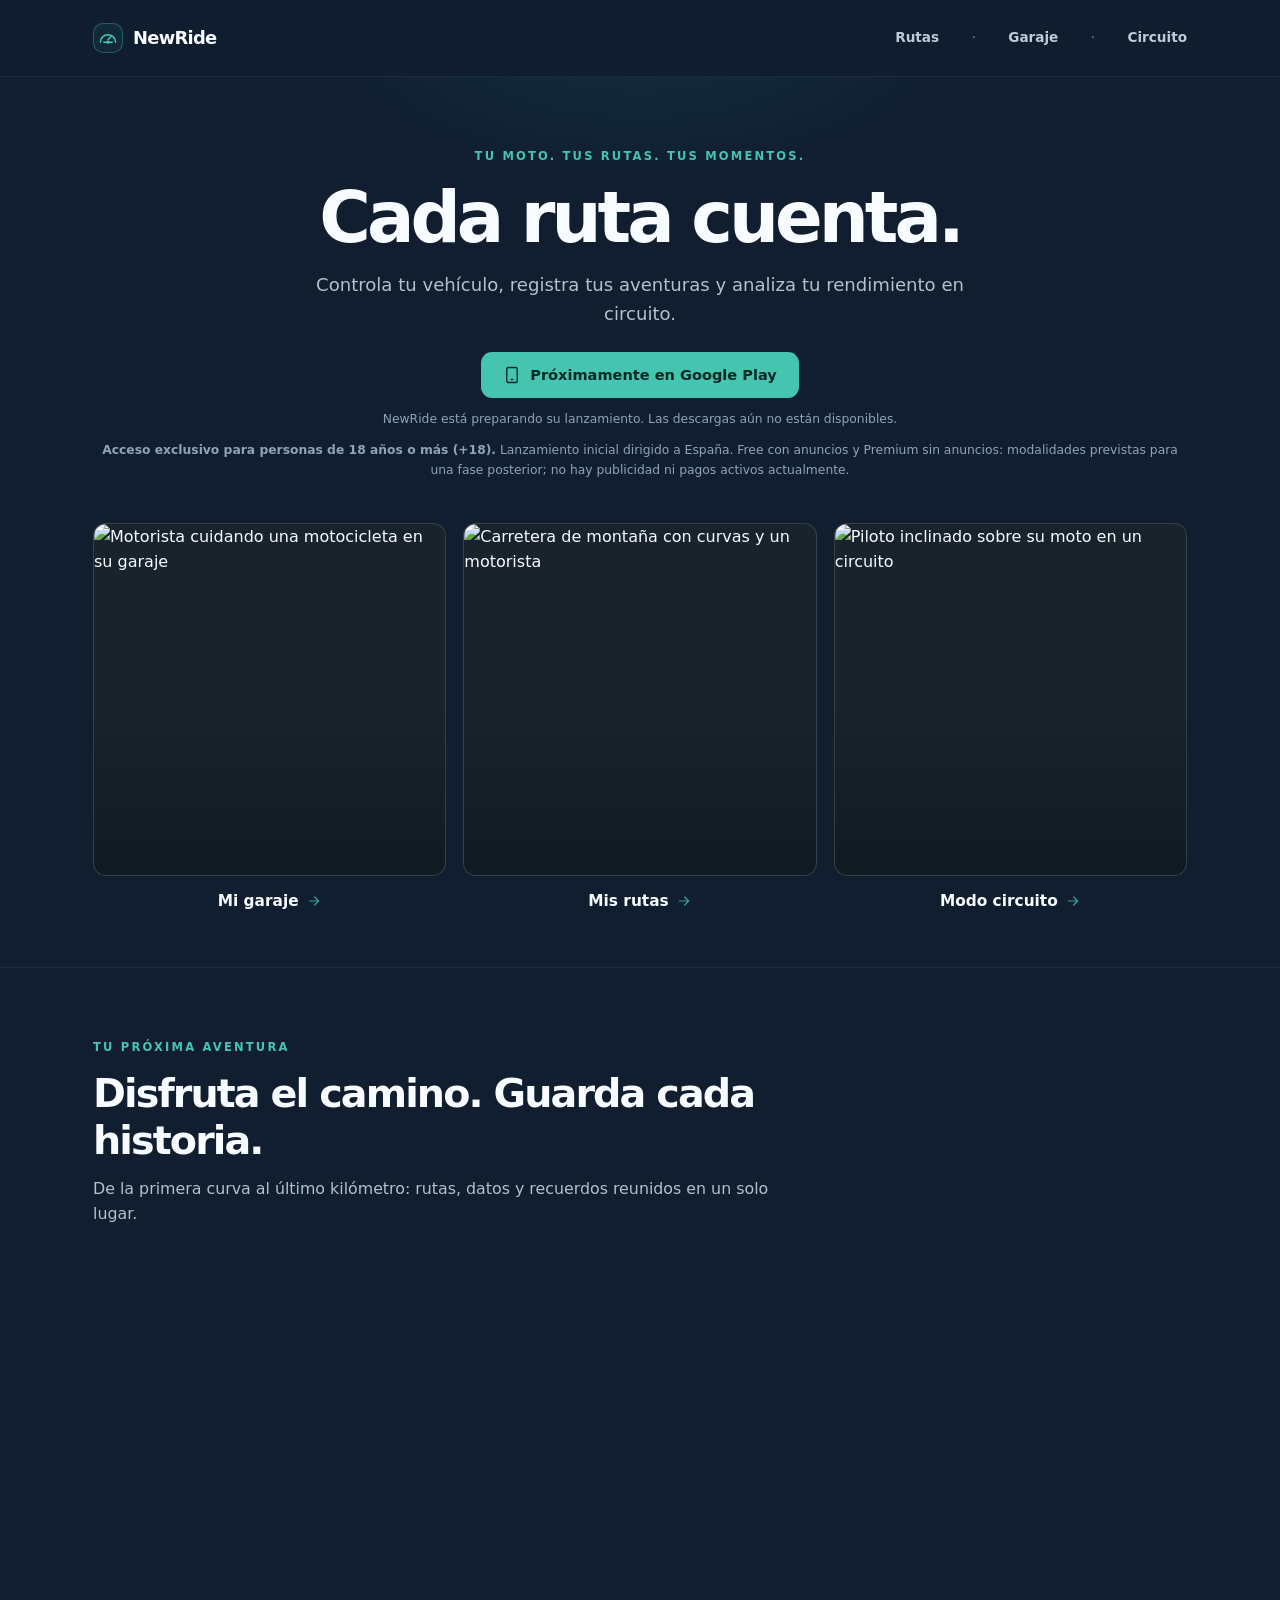
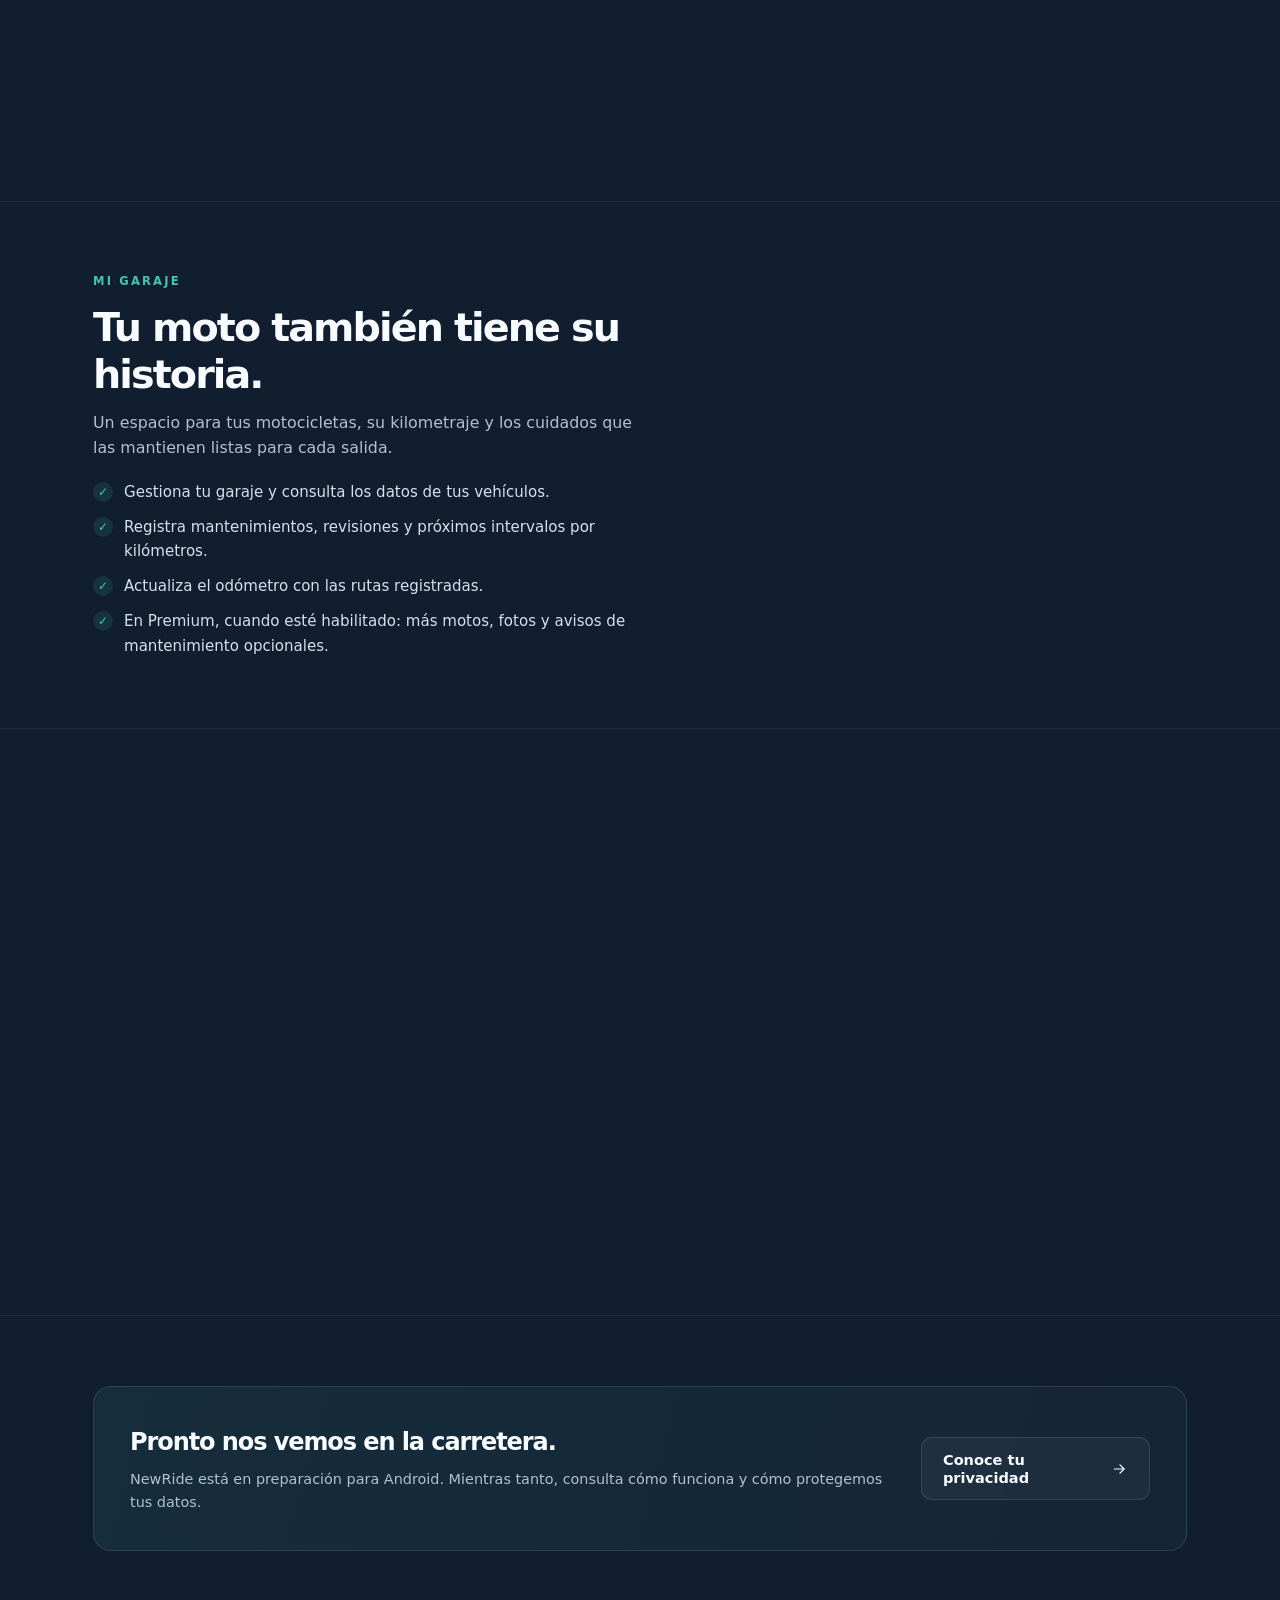
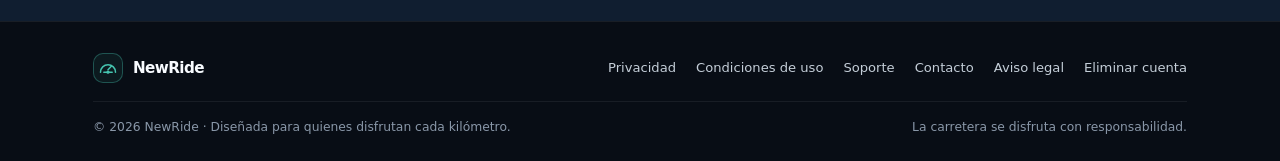
==== commit 8777ce7d: "Ajustar alcance de lanzamiento de NewRide al mercado español" ====
--- a/index.html
+++ b/index.html
@@ -28,7 +28,7 @@
     <h1>Cada ruta cuenta.</h1>
     <p class="hero-description">Controla tu vehículo, registra tus aventuras y analiza tu rendimiento en circuito.</p>
     <div class="cta-row"><span class="btn btn-soon" role="status"><svg aria-hidden="true" viewBox="0 0 24 24" fill="none" stroke="currentColor" stroke-width="1.8" stroke-linecap="round" stroke-linejoin="round"><path d="M7 2h10a2 2 0 0 1 2 2v16a2 2 0 0 1-2 2H7a2 2 0 0 1-2-2V4a2 2 0 0 1 2-2Zm4 16h2"/></svg> Próximamente en Google Play</span></div>
-    <p class="micro-note">NewRide está preparando su lanzamiento. Las descargas aún no están disponibles.</p><p class="micro-note"><strong>Acceso exclusivo para personas de 18 años o más (+18).</strong> Free con anuncios y Premium sin anuncios: modalidades previstas para una fase posterior; no hay publicidad ni pagos activos actualmente.</p>
+    <p class="micro-note">NewRide está preparando su lanzamiento. Las descargas aún no están disponibles.</p><p class="micro-note"><strong>Acceso exclusivo para personas de 18 años o más (+18).</strong> Lanzamiento inicial dirigido a España. Free con anuncios y Premium sin anuncios: modalidades previstas para una fase posterior; no hay publicidad ni pagos activos actualmente.</p>
   </div></section>
   <section class="showcase" aria-label="Descubre NewRide"><div class="container"><div class="showcase-grid">
     <a href="#garaje" class="showcase-card"><div class="showcase-image"><img src="https://images.unsplash.com/photo-1558981403-c5f9899a28bc?auto=format&amp;fit=crop&amp;w=900&amp;q=85" alt="Motorista cuidando una motocicleta en su garaje" width="760" height="756" fetchpriority="high"></div><span class="showcase-caption">Mi garaje <svg aria-hidden="true" viewBox="0 0 24 24" fill="none" stroke="currentColor" stroke-width="1.8" stroke-linecap="round" stroke-linejoin="round"><path d="M5 12h14m-6-6 6 6-6 6"/></svg></span></a>
